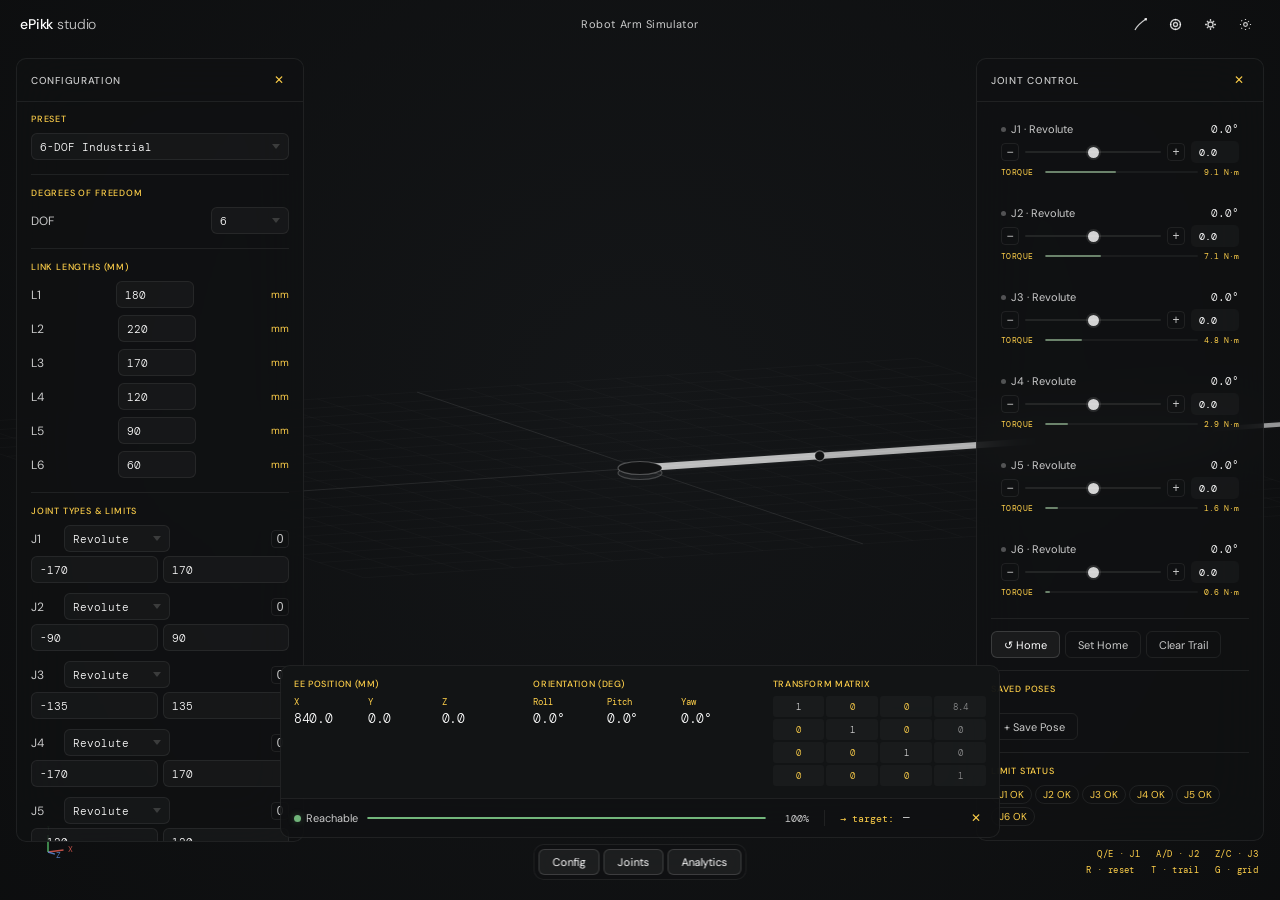
==== index.html @ ef52f6f0 "html file rename" ====
<!DOCTYPE html>
<html lang="en">
<head>
<meta charset="UTF-8">
<meta name="viewport" content="width=device-width, initial-scale=1.0">
<title>ePikk — Robot Arm Simulator</title>
<link rel="preconnect" href="https://fonts.googleapis.com">
<link href="https://fonts.googleapis.com/css2?family=DM+Sans:ital,opsz,wght@0,9..40,300;0,9..40,400;0,9..40,500&family=DM+Mono:wght@300;400&display=swap" rel="stylesheet">
<link rel="stylesheet" href="simulator.css">
</head>
<body>

<div id="vp"><canvas id="mc"></canvas></div>
<canvas id="gizmo" width="52" height="52"></canvas>
<div id="target-hint">Click viewport to place target · drag to move</div>
<div id="toast"></div>
<div id="kbhint">
  Q/E · J1 &nbsp; A/D · J2 &nbsp; Z/C · J3<br>
  R · reset &nbsp; T · trail &nbsp; G · grid
</div>

<nav>
  <div class="nav-logo">ePikk<em> studio</em></div>
  <div class="nav-title">Robot Arm Simulator</div>
  <div class="nav-r">
    <button class="iBtn" id="btnTrail" data-tip="EE Trail" onclick="toggleTrail()">
      <svg width="13" height="13" viewBox="0 0 13 13" fill="none" stroke="currentColor" stroke-width="1.3"><path d="M1 12 C3 8 6 5 12 1"/><circle cx="12" cy="1" r="1.5" fill="currentColor" stroke="none"/></svg>
    </button>
    <button class="iBtn" id="btnTarget" data-tip="Place Target" onclick="activateTarget()">
      <svg width="13" height="13" viewBox="0 0 13 13" fill="none" stroke="currentColor" stroke-width="1.3"><circle cx="6.5" cy="6.5" r="5"/><circle cx="6.5" cy="6.5" r="2"/><line x1="6.5" y1="1" x2="6.5" y2="2.5"/><line x1="6.5" y1="10.5" x2="6.5" y2="12"/><line x1="1" y1="6.5" x2="2.5" y2="6.5"/><line x1="10.5" y1="6.5" x2="12" y2="6.5"/></svg>
    </button>
    <button class="iBtn" id="btnTheme" data-tip="Toggle theme" onclick="toggleTheme()">
      <svg width="13" height="13" viewBox="0 0 13 13" fill="none" stroke="currentColor" stroke-width="1.3"><path d="M6.5 1v2M6.5 10v2M1 6.5h2M10 6.5h2M2.9 2.9l1.4 1.4M8.7 8.7l1.4 1.4M2.9 10.1l1.4-1.4M8.7 4.3l1.4-1.4"/><circle cx="6.5" cy="6.5" r="2.5"/></svg>
    </button>
    <button class="iBtn" id="sbtn" data-tip="Settings" onclick="toggleS()">
      <svg width="13" height="13" viewBox="0 0 14 14" fill="none" stroke="currentColor" stroke-width="1.3"><circle cx="7" cy="7" r="2"/><path d="M7 1v1.2M7 11.8V13M1 7h1.2M11.8 7H13M2.5 2.5l.85.85M10.65 10.65l.85.85M10.65 3.35l-.85.85M3.35 10.65l-.85.85"/></svg>
    </button>
  </div>
</nav>

<!-- SETTINGS -->
<div class="panel off" id="pS">
  <div class="ph"><span class="pl">Settings</span><button class="xBtn" onclick="toggleS()">✕</button></div>
  <div class="pb" style="padding:8px 13px 13px">
    <div class="srow"><span class="sk">Ground Grid</span><label class="tsw"><input type="checkbox" checked onchange="S.grid=this.checked"><div class="tt"></div><div class="tth"></div></label></div>
    <div class="srow"><span class="sk">Grid Size</span>
      <div class="grid-row" style="width:120px">
        <input type="range" min="100" max="1200" value="500" step="50" oninput="S.gridSize=+this.value;document.getElementById('gsval').textContent=this.value" style="flex:1">
        <span id="gsval" style="font-family:var(--mono);font-size:9px;color:var(--faint);min-width:30px">500</span>
      </div>
    </div>
    <div class="srow"><span class="sk">Wireframe</span><label class="tsw"><input type="checkbox" onchange="S.wire=this.checked"><div class="tt"></div><div class="tth"></div></label></div>
    <div class="srow"><span class="sk">Link Transparency</span><label class="tsw"><input type="checkbox" onchange="S.transp=this.checked"><div class="tt"></div><div class="tth"></div></label></div>
    <div class="srow"><span class="sk">Joint Markers</span><label class="tsw"><input type="checkbox" checked onchange="S.marks=this.checked"><div class="tt"></div><div class="tth"></div></label></div>
    <div class="srow"><span class="sk">EE Frame Axes</span><label class="tsw"><input type="checkbox" checked onchange="S.eef=this.checked"><div class="tt"></div><div class="tth"></div></label></div>
    <div class="srow"><span class="sk">Reach Sphere</span><label class="tsw"><input type="checkbox" onchange="S.sphere=this.checked"><div class="tt"></div><div class="tth"></div></label></div>
    <div class="srow"><span class="sk">Torque Estimates</span><label class="tsw"><input type="checkbox" checked onchange="S.torque=this.checked"><div class="tt"></div><div class="tth"></div></label></div>
    <div class="srow"><span class="sk">EE Trail</span><label class="tsw" id="trailToggle"><input type="checkbox" onchange="S.trail=this.checked"><div class="tt"></div><div class="tth"></div></label></div>
    <div class="srow"><span class="sk">Snap to Grid</span><label class="tsw"><input type="checkbox" onchange="S.snap=this.checked"><div class="tt"></div><div class="tth"></div></label></div>
    <div class="srow"><span class="sk">Smooth Motion</span><label class="tsw"><input type="checkbox" checked onchange="S.smooth=this.checked"><div class="tt"></div><div class="tth"></div></label></div>
    <div class="sep"></div>
    <div class="brow">
      <button class="btn f" onclick="exportJSON()" data-tip="Export robot config as JSON">Export JSON</button>
      <label class="btn" style="cursor:pointer;display:flex;align-items:center;justify-content:center" data-tip="Import robot config from JSON">Import
        <input type="file" accept=".json" style="display:none" onchange="importJSON(this)">
      </label>
    </div>
  </div>
</div>

<!-- LEFT: Config -->
<div class="panel" id="pL">
  <div class="ph"><span class="pl">Configuration</span><button class="xBtn" onclick="closeP('L')">✕</button></div>
  <div class="pb">
    <div class="ssec">
      <div class="slab">Preset</div>
      <select class="inp" onchange="loadPreset(this.value)" data-tip="Load a predefined robot type">
        <option value="">Custom</option>
        <option value="6dof" selected>6-DOF Industrial</option>
        <option value="scara">SCARA (4-DOF)</option>
        <option value="3dof">Planar 3-DOF</option>
        <option value="2dof">Planar 2-DOF</option>
        <option value="5dof">5-DOF Cobot</option>
      </select>
    </div>
    <div class="sep"></div>
    <div class="ssec">
      <div class="slab">Degrees of Freedom</div>
      <div class="frow" data-tip="Number of joints in the chain">
        <span class="flbl">DOF</span>
        <select class="inp inp-sm" id="dofsel" onchange="updateDOF(+this.value)">
          <option value="2">2</option><option value="3">3</option>
          <option value="4">4</option><option value="5">5</option>
          <option value="6" selected>6</option>
        </select>
      </div>
    </div>
    <div class="sep"></div>
    <div class="ssec">
      <div class="slab">Link Lengths (mm)</div>
      <div id="linkF"></div>
    </div>
    <div class="sep"></div>
    <div class="ssec">
      <div class="slab">Joint Types & Limits</div>
      <div id="jtypeF"></div>
    </div>
    <div class="brow">
      <button class="btn f" onclick="applyConfig()">Apply</button>
      <button class="btn" onclick="resetConfig()">Reset</button>
    </div>
  </div>
</div>

<!-- RIGHT: Joints -->
<div class="panel" id="pR">
  <div class="ph"><span class="pl">Joint Control</span><button class="xBtn" onclick="closeP('R')">✕</button></div>
  <div class="pb">
    <div id="jsliders"></div>
    <div class="sep"></div>
    <div class="brow">
      <button class="btn f" onclick="goHome()" data-tip="Return all joints to home (R)">↺ Home</button>
      <button class="btn" onclick="saveHome()" data-tip="Save current pose as home">Set Home</button>
      <button class="btn" onclick="clearTrail()" data-tip="Clear EE trail">Clear Trail</button>
    </div>
    <div class="sep" style="margin-top:12px"></div>
    <div class="slab">Saved Poses</div>
    <div class="pose-list" id="poseList"></div>
    <div class="brow">
      <button class="btn" onclick="savePose()" data-tip="Save current joint state as named pose">+ Save Pose</button>
    </div>
    <div class="sep"></div>
    <div class="slab">Limit Status</div>
    <div class="lpills" id="lpills"></div>
  </div>
</div>

<!-- BOTTOM: Analytics -->
<div class="panel" id="pB">
  <div class="agrid">
    <div>
      <div class="acl">EE Position (mm)</div>
      <div class="avals">
        <div class="avitem"><div class="aax">X</div><div class="anum" id="aX">—</div></div>
        <div class="avitem"><div class="aax">Y</div><div class="anum" id="aY">—</div></div>
        <div class="avitem"><div class="aax">Z</div><div class="anum" id="aZ">—</div></div>
      </div>
    </div>
    <div>
      <div class="acl">Orientation (deg)</div>
      <div class="avals">
        <div class="avitem"><div class="aax">Roll</div><div class="anum" id="aR">—</div></div>
        <div class="avitem"><div class="aax">Pitch</div><div class="anum" id="aP">—</div></div>
        <div class="avitem"><div class="aax">Yaw</div><div class="anum" id="aYw">—</div></div>
      </div>
    </div>
    <div>
      <div class="acl">Transform Matrix</div>
      <div class="mwrap" id="mwrap"></div>
    </div>
  </div>
  <div class="rrow">
    <div class="rind"><div class="rdot ok" id="rdot"></div><span id="rlbl">Reachable</span></div>
    <div class="rbwrap"><div class="rb ok" id="rbar" style="width:40%"></div></div>
    <div class="rnum" id="rnum">40%</div>
    <div style="width:1px;height:16px;background:var(--border);margin:0 6px"></div>
    <span style="font-size:10px;color:var(--faint);font-family:var(--mono)">→ target:</span>
    <span id="targetDist" style="font-family:var(--mono);font-size:11px;color:var(--dim);min-width:50px">—</span>
    <button class="xBtn" style="margin-left:4px" onclick="closeP('B')">✕</button>
  </div>
</div>

<!-- TOGGLE BAR -->
<div class="ptoggle">
  <button class="tBtn on" id="tL" onclick="togP('L')" data-tip="Robot configuration">Config</button>
  <button class="tBtn on" id="tR" onclick="togP('R')" data-tip="Joint sliders & poses">Joints</button>
  <button class="tBtn on" id="tB" onclick="togP('B')" data-tip="End-effector analytics">Analytics</button>
</div>

<script src="simulator.js"></script>
</body>
</html>
---- simulator.css ----
*{margin:0;padding:0;box-sizing:border-box}
:root{
  --bg:#111213;
  --surface:rgba(16,17,19,0.78);
  --border:rgba(255,255,255,0.07);
  --border-hi:rgba(255,255,255,0.14);
  --text:rgb(255, 255, 255);
  --dim:rgba(255, 255, 255, 0.781);
  --faint:#ffd04a;
  --sans:'DM Sans',sans-serif;
  --mono:'DM Mono',monospace;
  --ease:cubic-bezier(.4,0,.2,1);
  --r:10px;
  --accent:#f5f5f5;
  --warn:rgba(255,175,70,0.9);
  --good:rgba(130,210,140,0.85);
}
html,body{width:100%;height:100%;overflow:hidden;background:var(--bg);font-family:var(--sans);color:var(--text)}
body.light{
  --bg:#f0f0ee;
  --surface:rgba(245,244,242,0.82);
  --border:rgba(0, 0, 0, 0.199);
  --border-hi:rgba(0,0,0,0.16);
  --text:rgba(0, 0, 0, 0.966);
  --dim:rgba(0, 0, 0, 0.849);
  --faint:#6d5000;
}
nav{position:fixed;top:0;left:0;right:0;height:48px;z-index:100;display:flex;align-items:center;padding:0 20px;pointer-events:none}
nav>*{pointer-events:all}
.nav-logo{font-size:14px;font-weight:500;letter-spacing:-.01em;color:var(--text);cursor:default;user-select:none}
.nav-logo em{color:var(--dim);font-style:normal;font-weight:300}
.nav-title{position:absolute;left:50%;transform:translateX(-50%);font-size:11px;font-weight:400;color:var(--dim);letter-spacing:.05em;pointer-events:none;user-select:none}
.nav-r{margin-left:auto;display:flex;gap:5px;align-items:center}
.iBtn{width:30px;height:30px;border-radius:6px;border:1px solid transparent;background:transparent;color:var(--dim);cursor:pointer;display:flex;align-items:center;justify-content:center;transition:all .15s var(--ease);font-size:13px;position:relative}
.iBtn:hover{background:rgba(128,128,128,0.1);border-color:var(--border);color:var(--text)}
.iBtn.on{background:rgba(128,128,128,0.12);border-color:var(--border-hi);color:var(--text)}
.iBtn[data-tip]::after{content:attr(data-tip);position:absolute;top:calc(100% + 5px);left:50%;transform:translateX(-50%);background:rgba(18,19,21,.97);border:1px solid var(--border-hi);color:rgba(255,255,255,0.7);font-size:10px;font-family:var(--sans);padding:3px 8px;border-radius:5px;white-space:nowrap;opacity:0;pointer-events:none;transition:opacity .14s;z-index:300}
.iBtn[data-tip]:hover::after{opacity:1}
#vp{position:fixed;inset:0}
#vp canvas{width:100%;height:100%;display:block}
#gizmo{position:fixed;bottom:22px;left:22px;width:52px;height:52px;pointer-events:none;z-index:10}
#kbhint{position:fixed;bottom:22px;right:22px;z-index:10;font-family:var(--mono);font-size:9px;color:var(--faint);text-align:right;pointer-events:none;line-height:1.7;letter-spacing:.04em}
.ptoggle{position:fixed;bottom:20px;left:50%;transform:translateX(-50%);z-index:90;display:flex;gap:4px;background:var(--surface);border:1px solid var(--border);border-radius:var(--r);padding:4px;backdrop-filter:blur(20px);-webkit-backdrop-filter:blur(20px)}
.tBtn{height:26px;padding:0 13px;border-radius:6px;border:1px solid transparent;background:transparent;color:var(--dim);font-family:var(--sans);font-size:11px;font-weight:400;cursor:pointer;transition:all .18s var(--ease)}
.tBtn:hover{color:var(--text);background:rgba(128,128,128,0.08)}
.tBtn.on{background:rgba(128,128,128,0.12);border-color:var(--border-hi);color:var(--text)}
.panel{position:fixed;z-index:80;background:var(--surface);border:1px solid var(--border);backdrop-filter:blur(28px);-webkit-backdrop-filter:blur(28px);border-radius:var(--r);overflow:hidden;transition:transform .3s var(--ease),opacity .25s var(--ease)}
.panel.off{pointer-events:none;opacity:0}
#pL{left:16px;top:58px;width:288px;max-height:calc(100vh - 116px);display:flex;flex-direction:column}
#pL.off{transform:translateX(calc(-100% - 20px))}
#pR{right:16px;top:58px;width:288px;max-height:calc(100vh - 116px);display:flex;flex-direction:column}
#pR.off{transform:translateX(calc(100% + 20px))}
#pB{left:50%;transform:translateX(-50%);bottom:62px;width:min(720px,calc(100vw - 340px))}
#pB.off{transform:translateX(-50%) translateY(calc(100% + 72px))}
#pS{right:16px;top:58px;width:238px}
#pS.off{transform:translateX(calc(100% + 20px))}
.ph{padding:11px 14px;border-bottom:1px solid var(--border);flex-shrink:0;display:flex;align-items:center;justify-content:space-between}
.pl{font-size:10px;font-weight:500;letter-spacing:.07em;text-transform:uppercase;color:var(--dim)}
.xBtn{width:20px;height:20px;border-radius:4px;border:none;background:transparent;color:var(--faint);cursor:pointer;font-size:12px;display:flex;align-items:center;justify-content:center;transition:all .15s}
.xBtn:hover{background:rgba(128,128,128,0.1);color:var(--dim)}
.pb{overflow-y:auto;overflow-x:hidden;flex:1;padding:11px 14px 14px}
.pb::-webkit-scrollbar{width:2px}
.pb::-webkit-scrollbar-thumb{background:rgba(128,128,128,0.15);border-radius:2px}
.slab{font-size:9px;font-weight:500;letter-spacing:.09em;text-transform:uppercase;color:var(--faint);margin-bottom:8px}
.sep{height:1px;background:var(--border);margin:12px 0}
.ssec{margin-bottom:14px}
.frow{display:flex;align-items:center;justify-content:space-between;gap:8px;margin-bottom:7px}
.flbl{font-size:12px;color:var(--dim);flex-shrink:0}
.inp{background:rgba(128,128,128,0.06);border:1px solid var(--border);border-radius:6px;color:var(--text);font-family:var(--mono);font-size:11px;font-weight:300;outline:none;transition:border-color .15s;padding:0 8px;height:27px;width:100%}
.inp:focus{border-color:var(--border-hi)}
select.inp{cursor:pointer;appearance:none;background-image:url("data:image/svg+xml,%3Csvg xmlns='http://www.w3.org/2000/svg' width='8' height='5'%3E%3Cpath d='M0 0l4 5 4-5z' fill='rgba(128,128,128,.35)'/%3E%3C/svg%3E");background-repeat:no-repeat;background-position:right 8px center;padding-right:22px}
.inp-sm{width:78px;flex-shrink:0}
.inp2{display:grid;grid-template-columns:1fr 1fr;gap:5px}
[data-tip]{position:relative}
[data-tip]::after{content:attr(data-tip);position:absolute;left:50%;bottom:calc(100% + 5px);transform:translateX(-50%);background:rgba(18,19,21,.97);border:1px solid var(--border-hi);color:rgba(255,255,255,0.65);font-size:10px;font-family:var(--sans);padding:3px 8px;border-radius:5px;white-space:nowrap;opacity:0;pointer-events:none;transition:opacity .14s;z-index:300}
[data-tip]:hover::after{opacity:1}
.jrow{margin-bottom:11px;padding:8px 9px;border-radius:7px;border:1px solid transparent;transition:border-color .15s,background .15s;cursor:pointer}
.jrow:hover{background:rgba(128,128,128,0.04);border-color:var(--border)}
.jrow.selected{background:rgba(128,128,128,0.07);border-color:var(--border-hi)}
.jtop{display:flex;align-items:center;justify-content:space-between;margin-bottom:5px}
.jname{font-size:11px;color:var(--dim);display:flex;align-items:center;gap:5px}
.jdot{width:5px;height:5px;border-radius:50%;background:rgba(255,255,255,0.28);flex-shrink:0;transition:background .2s}
.jrow.selected .jdot{background:rgba(255,255,255,0.75)}
.jval{font-family:var(--mono);font-size:11px;font-weight:300;color:var(--text);min-width:44px;text-align:right}
.jval.lim{color:var(--warn)}
.jsw{display:flex;align-items:center;gap:6px}
input[type=range]{-webkit-appearance:none;flex:1;height:2px;background:rgba(128,128,128,0.18);border-radius:2px;outline:none;cursor:pointer}
input[type=range]::-webkit-slider-thumb{-webkit-appearance:none;width:11px;height:11px;border-radius:50%;background:rgba(255,255,255,.82);box-shadow:0 0 0 2px rgba(255,255,255,.1);transition:box-shadow .12s,transform .12s}
input[type=range]:hover::-webkit-slider-thumb{box-shadow:0 0 0 4px rgba(255,255,255,.12);transform:scale(1.1)}
input[type=range].lim{background:rgba(255,175,70,.2)}
input[type=range].lim::-webkit-slider-thumb{background:var(--warn)}
input[type=range].selected-range::-webkit-slider-thumb{background:rgba(255,255,255,1);box-shadow:0 0 0 3px rgba(255,255,255,.2)}
.jnum{width:48px;height:22px;background:rgba(128,128,128,0.06);border:1px solid transparent;border-radius:5px;color:var(--text);font-family:var(--mono);font-size:10px;text-align:center;outline:none;transition:border-color .15s}
.jnum:focus{border-color:var(--border-hi)}
.spair{display:flex;gap:2px}
.sb{width:18px;height:18px;border-radius:4px;border:1px solid var(--border);background:transparent;color:var(--dim);font-size:12px;cursor:pointer;display:flex;align-items:center;justify-content:center;line-height:1;transition:all .12s;user-select:none}
.sb:hover{border-color:var(--border-hi);color:var(--text)}
.sb:active{transform:scale(.88)}
.torque-row{display:flex;align-items:center;gap:6px;margin-top:4px}
.torque-label{font-family:var(--mono);font-size:8px;color:var(--faint);min-width:38px;letter-spacing:.06em}
.torque-wrap{flex:1;height:2px;background:rgba(128,128,128,0.1);border-radius:2px;overflow:hidden}
.torque-bar{height:100%;border-radius:2px;transition:width .25s var(--ease),background .25s}
.torque-val{font-family:var(--mono);font-size:8px;color:var(--faint);min-width:30px;text-align:right}
.btn{height:27px;padding:0 12px;border-radius:6px;border:1px solid var(--border);background:transparent;color:var(--dim);font-family:var(--sans);font-size:11px;cursor:pointer;transition:all .15s var(--ease)}
.btn:hover{border-color:var(--border-hi);color:var(--text);background:rgba(128,128,128,0.06)}
.btn.f{background:rgba(128,128,128,0.1);border-color:var(--border-hi);color:var(--text)}
.btn.f:hover{background:rgba(128,128,128,0.18)}
.brow{display:flex;gap:5px;margin-top:10px;flex-wrap:wrap}
.agrid{display:grid;grid-template-columns:1fr 1fr 1fr;background:var(--border)}
.agrid>div{background:rgba(13,14,15,.68);padding:12px 13px}
body.light .agrid>div{background:rgba(240,240,238,.8)}
.acl{font-size:9px;font-weight:500;letter-spacing:.07em;text-transform:uppercase;color:var(--faint);margin-bottom:6px}
.avals{display:flex;gap:8px}
.avitem{flex:1}
.aax{font-family:var(--mono);font-size:9px;color:var(--faint);margin-bottom:2px}
.anum{font-family:var(--mono);font-size:13px;font-weight:300;color:var(--text);letter-spacing:-.02em;transition:color .2s}
.anum.bad{color:var(--warn)}
.mwrap{display:grid;grid-template-columns:repeat(4,1fr);gap:2px;margin-top:1px}
.mc{height:21px;background:rgba(128,128,128,0.06);border-radius:3px;display:flex;align-items:center;justify-content:center;font-family:var(--mono);font-size:9px;font-weight:300;color:var(--faint)}
.mc.d{color:var(--dim)}.mc.t{color:rgba(255,255,255,.5)}
body.light .mc.t{color:rgba(0,0,0,.55)}
.rrow{display:flex;align-items:center;gap:9px;padding:9px 13px;border-top:1px solid var(--border)}
.rind{display:flex;align-items:center;gap:5px;font-size:11px;color:var(--dim)}
.rdot{width:7px;height:7px;border-radius:50%;background:rgba(128,128,128,.25);transition:background .3s}
.rdot.ok{background:var(--good);box-shadow:0 0 7px rgba(130,210,140,.3)}
.rdot.warn{background:var(--warn);box-shadow:0 0 7px rgba(255,175,70,.3)}
.rbwrap{flex:1;height:2px;background:rgba(128,128,128,.1);border-radius:2px;overflow:hidden}
.rb{height:100%;background:rgba(128,128,128,.3);border-radius:2px;transition:width .3s var(--ease),background .3s}
.rb.ok{background:var(--good)}.rb.warn{background:var(--warn)}
.rnum{font-family:var(--mono);font-size:10px;color:var(--dim);min-width:34px;text-align:right}
.lpills{display:flex;flex-wrap:wrap;gap:3px;margin-top:8px}
.lpill{padding:2px 7px;border-radius:99px;border:1px solid rgba(255,175,70,.22);background:rgba(255,175,70,.06);font-size:10px;color:rgba(255,175,70,.8)}
.lpill.ok{border-color:var(--border);background:transparent;color:var(--faint)}
.srow{display:flex;align-items:center;justify-content:space-between;padding:7px 0;border-bottom:1px solid var(--border)}
.srow:last-child{border-bottom:none}
.sk{font-size:12px;color:var(--dim)}
.tsw{position:relative;width:28px;height:15px;cursor:pointer}
.tsw input{display:none}
.tt{position:absolute;inset:0;background:rgba(128,128,128,.1);border:1px solid var(--border);border-radius:9px;transition:background .2s}
.tsw input:checked+.tt{background:rgba(128,128,128,.28)}
.tth{position:absolute;width:9px;height:9px;background:rgba(200,200,200,.5);border-radius:50%;top:2px;left:2px;transition:left .18s var(--ease),background .2s;pointer-events:none}
.tsw input:checked~.tth{left:15px;background:rgba(255,255,255,.92)}
.pose-list{display:flex;flex-direction:column;gap:4px;margin-top:8px}
.pose-item{display:flex;align-items:center;gap:6px;padding:6px 9px;border-radius:6px;border:1px solid var(--border);background:rgba(128,128,128,0.04);cursor:pointer;transition:all .15s}
.pose-item:hover{border-color:var(--border-hi);background:rgba(128,128,128,0.08)}
.pose-name{font-size:11px;color:var(--dim);flex:1}
.pose-btns{display:flex;gap:3px}
.pose-btn{padding:1px 6px;border-radius:4px;border:1px solid var(--border);background:transparent;color:var(--faint);font-size:9px;cursor:pointer;transition:all .15s;font-family:var(--mono)}
.pose-btn:hover{border-color:var(--border-hi);color:var(--dim)}
#target-hint{position:fixed;top:58px;left:50%;transform:translateX(-50%);z-index:85;background:var(--surface);border:1px solid var(--border);backdrop-filter:blur(20px);-webkit-backdrop-filter:blur(20px);padding:5px 14px;border-radius:99px;font-size:10px;color:var(--dim);pointer-events:none;opacity:0;transition:opacity .2s;letter-spacing:.04em}
#target-hint.show{opacity:1}
.grid-row{display:flex;align-items:center;gap:8px}
.grid-row input[type=range]{flex:1;height:2px}
#toast{position:fixed;bottom:78px;left:50%;transform:translateX(-50%);z-index:200;background:var(--surface);border:1px solid var(--border-hi);backdrop-filter:blur(20px);-webkit-backdrop-filter:blur(20px);padding:7px 16px;border-radius:8px;font-size:11px;color:var(--dim);pointer-events:none;opacity:0;transition:opacity .2s;letter-spacing:.02em;white-space:nowrap}
#toast.show{opacity:1}
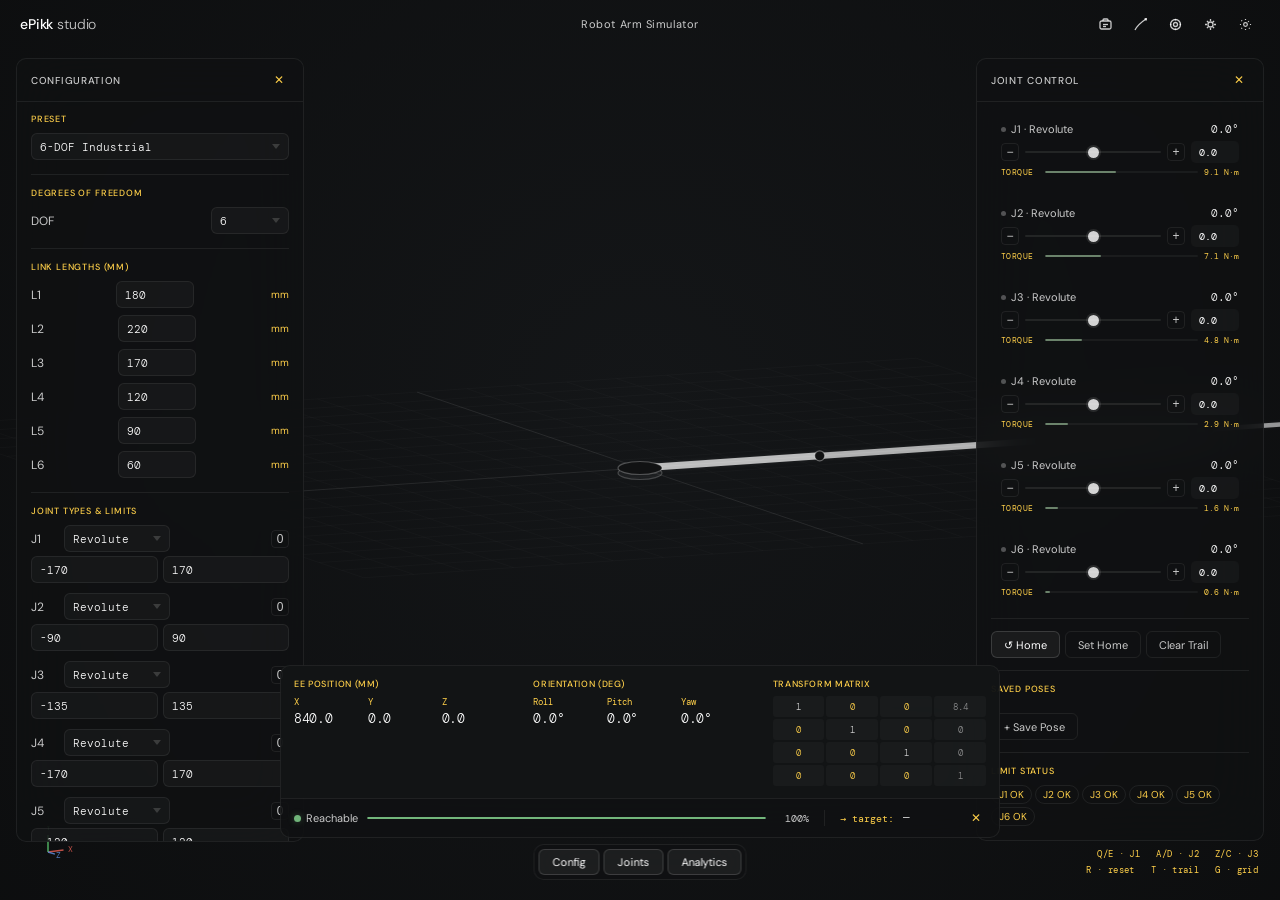
==== commit e4f0ddd3: "robot library" ====
--- a/index.html
+++ b/index.html
@@ -23,6 +23,14 @@
   <div class="nav-logo">ePikk<em> studio</em></div>
   <div class="nav-title">Robot Arm Simulator</div>
   <div class="nav-r">
+    <button class="iBtn" id="btnLib" data-tip="Robot Library" onclick="toggleLib()">
+      <svg width="13" height="13" viewBox="0 0 13 13" fill="none" stroke="currentColor" stroke-width="1.3">
+        <rect x="1" y="3" width="11" height="8" rx="1.5"/>
+        <path d="M4 3V2a1 1 0 0 1 1-1h3a1 1 0 0 1 1 1v1"/>
+        <line x1="4" y1="6.5" x2="9" y2="6.5"/>
+        <line x1="4" y1="8.5" x2="7" y2="8.5"/>
+      </svg>
+    </button>
     <button class="iBtn" id="btnTrail" data-tip="EE Trail" onclick="toggleTrail()">
       <svg width="13" height="13" viewBox="0 0 13 13" fill="none" stroke="currentColor" stroke-width="1.3"><path d="M1 12 C3 8 6 5 12 1"/><circle cx="12" cy="1" r="1.5" fill="currentColor" stroke="none"/></svg>
     </button>
@@ -112,6 +120,40 @@
   </div>
 </div>
 
+<!-- LIBRARY PANEL -->
+<div class="panel off" id="pLib">
+  <div class="ph">
+    <span class="pl">Robot Library</span>
+    <button class="xBtn" onclick="closeLib()">✕</button>
+  </div>
+  <div class="pb" style="padding:10px 12px 14px">
+    <div class="slab" style="margin-bottom:10px">Select a model to preview & load</div>
+
+    <!-- Category filter pills -->
+    <div id="libCats" style="display:flex;gap:4px;flex-wrap:wrap;margin-bottom:10px"></div>
+
+    <!-- Robot cards -->
+    <div id="libCards" style="display:flex;flex-direction:column;gap:6px"></div>
+
+    <!-- Spec panel — shown on hover/select -->
+    <div id="libSpec" style="display:none;margin-top:10px;padding:10px;border-radius:8px;border:1px solid var(--border);background:rgba(128,128,128,0.04)">
+      <div style="display:flex;align-items:center;gap:8px;margin-bottom:8px">
+        <canvas id="libPreview" width="56" height="56" style="border-radius:6px;border:1px solid var(--border);background:rgba(128,128,128,0.06);flex-shrink:0"></canvas>
+        <div>
+          <div id="specName" style="font-size:12px;font-weight:500;color:var(--text);margin-bottom:2px"></div>
+          <div id="specCat" style="font-size:10px;color:var(--faint)"></div>
+          <div id="specDesc" style="font-size:10px;color:var(--dim);margin-top:3px;line-height:1.45"></div>
+        </div>
+      </div>
+      <div style="display:grid;grid-template-columns:1fr 1fr;gap:4px" id="specGrid"></div>
+      <button class="btn f" style="width:100%;margin-top:10px;justify-content:center;display:flex" onclick="loadLibRobot()">
+        Load into Workspace
+      </button>
+    </div>
+  </div>
+</div>
+
+
 <!-- RIGHT: Joints -->
 <div class="panel" id="pR">
   <div class="ph"><span class="pl">Joint Control</span><button class="xBtn" onclick="closeP('R')">✕</button></div>
--- a/simulator.css
+++ b/simulator.css
@@ -152,4 +152,26 @@
 .grid-row{display:flex;align-items:center;gap:8px}
 .grid-row input[type=range]{flex:1;height:2px}
 #toast{position:fixed;bottom:78px;left:50%;transform:translateX(-50%);z-index:200;background:var(--surface);border:1px solid var(--border-hi);backdrop-filter:blur(20px);-webkit-backdrop-filter:blur(20px);padding:7px 16px;border-radius:8px;font-size:11px;color:var(--dim);pointer-events:none;opacity:0;transition:opacity .2s;letter-spacing:.02em;white-space:nowrap}
-#toast.show{opacity:1}+#toast.show{opacity:1}
+
+
+/* LIBRARY PANEL */
+#pLib{left:16px;top:58px;width:300px;max-height:calc(100vh - 116px);display:flex;flex-direction:column}
+#pLib.off{transform:translateX(calc(-100% - 20px))}
+
+.lib-card{display:flex;align-items:center;gap:9px;padding:8px 10px;border-radius:7px;border:1px solid var(--border);background:rgba(128,128,128,0.03);cursor:pointer;transition:all .15s}
+.lib-card:hover{border-color:var(--border-hi);background:rgba(128,128,128,0.07)}
+.lib-card.selected{border-color:var(--border-hi);background:rgba(128,128,128,0.1)}
+.lib-card-swatch{width:28px;height:28px;border-radius:5px;flex-shrink:0;display:flex;align-items:center;justify-content:center;font-size:14px}
+.lib-card-info{flex:1;min-width:0}
+.lib-card-name{font-size:11px;font-weight:500;color:var(--text);white-space:nowrap;overflow:hidden;text-overflow:ellipsis}
+.lib-card-sub{font-size:9px;color:var(--faint);margin-top:1px;font-family:var(--mono)}
+.lib-card-dof{font-family:var(--mono);font-size:10px;color:var(--dim);flex-shrink:0}
+
+.cat-pill{padding:2px 8px;border-radius:99px;border:1px solid var(--border);background:transparent;color:var(--faint);font-size:9px;cursor:pointer;transition:all .15s;font-family:var(--mono);white-space:nowrap}
+.cat-pill:hover{border-color:var(--border-hi);color:var(--dim)}
+.cat-pill.on{background:rgba(128,128,128,0.12);border-color:var(--border-hi);color:var(--text)}
+
+.spec-row{display:flex;justify-content:space-between;align-items:center;padding:4px 6px;border-radius:4px;background:rgba(128,128,128,0.04)}
+.spec-k{font-size:9px;color:var(--faint);font-family:var(--mono);letter-spacing:.04em}
+.spec-v{font-size:10px;color:var(--text);font-family:var(--mono)}
